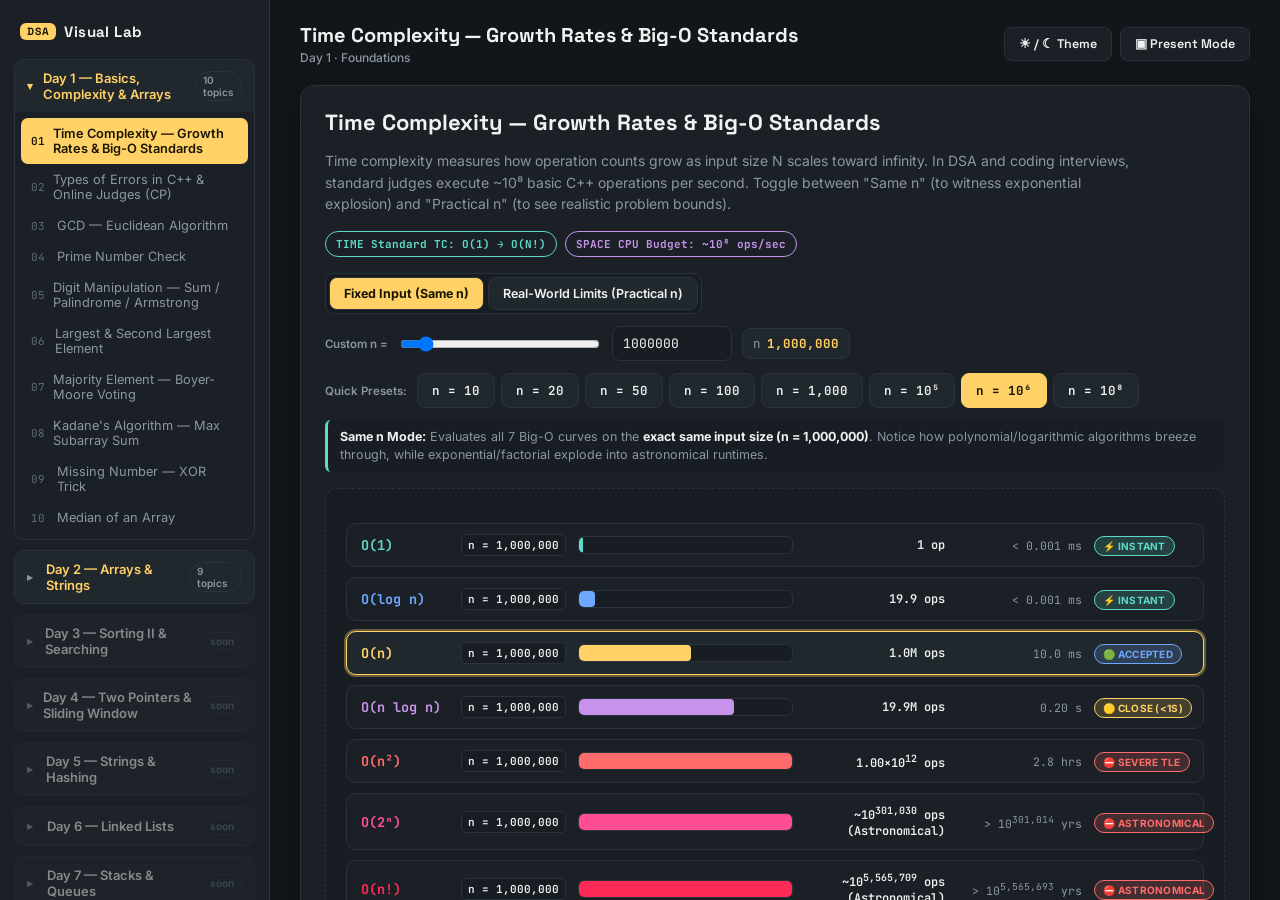
==== index.html @ 207da567 "feat: Add Day 1 and Day 2 (Arrays & Strings) visualizers with expandable sidebar dropdowns" ====
<!DOCTYPE html>
<html lang="en" data-theme="dark">
<head>
  <meta charset="UTF-8">
  <meta name="viewport" content="width=device-width, initial-scale=1.0">
  <title>DSA LIVE — Classroom Visual Lab</title>
  <link rel="preconnect" href="https://fonts.googleapis.com">
  <link rel="preconnect" href="https://fonts.gstatic.com" crossorigin>
  <link href="https://fonts.googleapis.com/css2?family=Space+Grotesk:wght@500;600;700&family=Inter:wght@400;500;600;700&family=JetBrains+Mono:wght@400;500;700&display=swap" rel="stylesheet">
  <link rel="stylesheet" href="css/style.css">
</head>
<body>
  <div class="app" id="app">
    <aside class="sidebar" id="sidebar"></aside>
    <main class="main" id="main">
      <header class="topbar">
        <div>
          <h1 id="pageTitle">DSA LIVE</h1>
          <div class="path" id="pagePath">Day 1 · Time Complexity</div>
        </div>
        <div class="topbar-actions">
          <button class="mode-btn" id="themeBtn">☀ / ☾ Theme</button>
          <button class="mode-btn" id="presentBtn">▣ Present Mode</button>
        </div>
      </header>
      <section id="topicRoot"></section>
      <footer class="credits">DSA Visual Lab — expandable classroom tool · built for 9-day / 18-class DSA course</footer>
    </main>
  </div>

  <!-- Core Utilities -->
  <script src="js/utils.js"></script>

  <!-- Day 1 Topic Visualizers -->
  <script src="js/topics/day1/complexity.js"></script>
  <script src="js/topics/day1/errors.js"></script>
  <script src="js/topics/day1/gcd.js"></script>
  <script src="js/topics/day1/prime.js"></script>
  <script src="js/topics/day1/digits.js"></script>
  <script src="js/topics/day1/largest.js"></script>
  <script src="js/topics/day1/majority.js"></script>
  <script src="js/topics/day1/kadane.js"></script>
  <script src="js/topics/day1/missing.js"></script>
  <script src="js/topics/day1/median.js"></script>

  <!-- Day 2 Topic Visualizers -->
  <script src="js/topics/day2/rotate.js"></script>
  <script src="js/topics/day2/reverse.js"></script>
  <script src="js/topics/day2/palindrome.js"></script>
  <script src="js/topics/day2/anagram.js"></script>
  <script src="js/topics/day2/pangram.js"></script>
  <script src="js/topics/day2/isomorphic.js"></script>
  <script src="js/topics/day2/subarrays.js"></script>
  <script src="js/topics/day2/transpose.js"></script>
  <script src="js/topics/day2/set_zero.js"></script>

  <!-- Course Syllabus Registry -->
  <script src="js/days.js"></script>

  <!-- Application Bootstrap -->
  <script src="js/app.js"></script>

  <!-- Official Agentation (v3+ by Benji Taylor) Visual Feedback for AI Agents -->
  <div id="agentation-root"></div>
  <script type="module">
    import React from 'https://esm.sh/react@18.3.1';
    import { createRoot } from 'https://esm.sh/react-dom@18.3.1/client';
    import { Agentation } from 'https://esm.sh/agentation@3?deps=react@18.3.1,react-dom@18.3.1';

    const container = document.getElementById('agentation-root');
    if (container) {
      const root = createRoot(container);
      root.render(React.createElement(Agentation));
    }
  </script>
</body>
</html>
---- css/style.css ----
:root[data-theme="dark"] {
  --bg: #12161a;
  --panel: #1a2025;
  --panel-2: #20272d;
  --stage: #171d22;
  --border: #2a323a;
  --chalk: #eef2f0;
  --muted: #8b96a3;
  --muted-2: #5f6b78;
  --yellow: #ffd166;
  --yellow-ink: #1b1602;
  --teal: #5fd9c9;
  --teal-ink: #04211d;
  --coral: #ff6b6b;
  --coral-ink: #2a0808;
  --blue: #6ea8fe;
  --blue-ink: #081226;
  --purple: #c792ea;
  --purple-ink: #1c0a26;
  --shadow: 0 10px 30px rgba(0, 0, 0, 0.35);
}

:root[data-theme="light"] {
  --bg: #f6f4ee;
  --panel: #ffffff;
  --panel-2: #f1eee3;
  --stage: #fbfaf5;
  --border: #e1dcc9;
  --chalk: #20242a;
  --muted: #655e4d;
  --muted-2: #948c74;
  --yellow: #b5790a;
  --yellow-ink: #fff7e0;
  --teal: #0d8f7f;
  --teal-ink: #e3fbf6;
  --coral: #c4433f;
  --coral-ink: #fdeceb;
  --blue: #2f6fd6;
  --blue-ink: #eaf1ff;
  --purple: #7c48ab;
  --purple-ink: #f5ecfb;
  --shadow: 0 10px 24px rgba(90, 80, 50, 0.12);
}

* {
  box-sizing: border-box;
}

html, body {
  margin: 0;
  padding: 0;
}

body {
  background: var(--bg);
  color: var(--chalk);
  font-family: 'Inter', sans-serif;
  height: 100vh;
  overflow: hidden;
}

code, .mono, .var-v, .var-k, .box-val, .player-count {
  font-family: 'JetBrains Mono', monospace;
}

h1, h2, h3, .brand, .nav-title, .tab-btn, .mode-btn, .pbtn {
  font-family: 'Space Grotesk', sans-serif;
}

/* LAYOUT */
.app {
  display: grid;
  grid-template-columns: 270px 1fr;
  height: 100vh;
}

.app.present {
  grid-template-columns: 0px 1fr;
}

.sidebar {
  background: var(--panel);
  border-right: 1px solid var(--border);
  overflow-y: auto;
  padding: 18px 14px;
  transition: all .25s ease;
}

.app.present .sidebar {
  padding: 0;
  overflow: hidden;
  border-right: none;
}

.main {
  overflow-y: auto;
  padding: 22px 30px 60px;
}

.app.present .main {
  padding: 26px 6vw 60px;
}

.brand {
  font-size: 15px;
  font-weight: 700;
  letter-spacing: .4px;
  color: var(--chalk);
  margin: 4px 6px 18px;
  display: flex;
  align-items: center;
  gap: 8px;
}

.brand-badge {
  background: var(--yellow);
  color: var(--yellow-ink);
  font-size: 10.5px;
  font-weight: 800;
  padding: 2px 7px;
  border-radius: 6px;
  letter-spacing: .8px;
}

.day-block {
  margin-bottom: 10px;
  border: 1px solid var(--border);
  border-radius: 10px;
  overflow: hidden;
  transition: border-color .2s ease;
}

.day-head {
  display: flex;
  align-items: center;
  justify-content: space-between;
  padding: 10px 12px;
  background: var(--panel-2);
  cursor: pointer;
  font-size: 13px;
  font-weight: 600;
  user-select: none;
  transition: background .15s ease, color .15s ease;
}

.day-head:hover {
  background: color-mix(in srgb, var(--yellow) 10%, var(--panel-2));
}

.day-head-title {
  display: flex;
  align-items: center;
  gap: 8px;
}

.day-arrow {
  font-size: 11px;
  color: var(--muted);
  width: 12px;
  display: inline-block;
  transition: color .2s ease;
}

.day-head .badge {
  font-size: 10px;
  padding: 2px 7px;
  border-radius: 20px;
  border: 1px solid var(--border);
  color: var(--muted);
}

.day-block.locked .badge {
  color: var(--muted-2);
}

.day-block.active .day-head {
  color: var(--yellow);
}

.day-block.expanded .day-arrow {
  color: var(--yellow);
}

.day-block:not(.expanded) .topic-list {
  display: none;
}

.topic-list {
  list-style: none;
  margin: 0;
  padding: 6px;
}

.topic-list li {
  padding: 8px 10px;
  border-radius: 7px;
  font-size: 12.8px;
  color: var(--muted);
  cursor: pointer;
  display: flex;
  gap: 8px;
  align-items: center;
}

.topic-list li .num {
  color: var(--muted-2);
  font-family: 'JetBrains Mono', monospace;
  font-size: 11px;
  width: 18px;
}

.topic-list li:hover {
  background: var(--panel-2);
  color: var(--chalk);
}

.topic-list li.active {
  background: var(--yellow);
  color: var(--yellow-ink);
  font-weight: 600;
}

.topic-list li.active .num {
  color: var(--yellow-ink);
}

.day-block.locked {
  opacity: .5;
}

.day-block.locked .topic-list {
  display: none;
}

.day-block.locked .day-head {
  cursor: default;
}

.day-block.locked .day-head:hover {
  background: var(--panel-2);
}

/* TOP BAR */
.topbar {
  display: flex;
  align-items: center;
  justify-content: space-between;
  margin-bottom: 20px;
  gap: 14px;
  flex-wrap: wrap;
}

.topbar h1 {
  font-size: 20px;
  margin: 0;
  font-weight: 700;
}

.topbar .path {
  font-size: 12px;
  color: var(--muted);
  margin-top: 2px;
  font-weight: 500;
}

.topbar-actions {
  display: flex;
  gap: 8px;
}

.mode-btn {
  background: var(--panel);
  border: 1px solid var(--border);
  color: var(--chalk);
  padding: 8px 14px;
  border-radius: 8px;
  font-size: 12.5px;
  font-weight: 600;
  cursor: pointer;
}

.mode-btn.on {
  background: var(--yellow);
  color: var(--yellow-ink);
  border-color: var(--yellow);
}

.mode-btn:hover {
  border-color: var(--yellow);
}

/* TOPIC CARD */
.topic {
  background: var(--panel);
  border: 1px solid var(--border);
  border-radius: 14px;
  padding: 22px 24px;
  box-shadow: var(--shadow);
}

.topic h2 {
  margin: 0 0 4px;
  font-size: 22px;
}

.topic .intuition {
  color: var(--muted);
  font-size: 14px;
  max-width: 820px;
  line-height: 1.55;
  margin-bottom: 16px;
}

.complexity-row {
  display: flex;
  gap: 8px;
  margin-bottom: 16px;
  flex-wrap: wrap;
}

.chip {
  font-size: 11px;
  font-weight: 700;
  padding: 5px 10px;
  border-radius: 20px;
  border: 1px solid var(--border);
  color: var(--muted);
  font-family: 'JetBrains Mono', monospace;
}

.chip.time {
  color: var(--teal);
  border-color: var(--teal);
}

.chip.space {
  color: var(--purple);
  border-color: var(--purple);
}

/* CONTROLS */
.controls {
  display: flex;
  gap: 10px;
  flex-wrap: wrap;
  align-items: center;
  margin-bottom: 16px;
}

.controls input[type=text],
.controls input[type=number] {
  background: var(--stage);
  border: 1px solid var(--border);
  color: var(--chalk);
  padding: 8px 10px;
  border-radius: 8px;
  font-family: 'JetBrains Mono', monospace;
  font-size: 13px;
  width: 150px;
}

.controls .arr-input {
  width: 280px;
}

.controls select {
  background: var(--stage);
  border: 1px solid var(--border);
  color: var(--chalk);
  padding: 8px 10px;
  border-radius: 8px;
  font-size: 12.5px;
}

.controls button {
  background: var(--panel-2);
  border: 1px solid var(--border);
  color: var(--chalk);
  padding: 8px 14px;
  border-radius: 8px;
  font-size: 12.5px;
  font-weight: 600;
  cursor: pointer;
}

.controls button.primary {
  background: var(--teal);
  color: var(--teal-ink);
  border-color: var(--teal);
}

.controls button:hover {
  border-color: var(--yellow);
}

.controls label {
  font-size: 11.5px;
  color: var(--muted);
  font-weight: 600;
}

/* STAGE */
.stage {
  background: var(--stage);
  border: 1px dashed var(--border);
  border-radius: 12px;
  padding: 34px 20px;
  min-height: 190px;
  display: flex;
  flex-direction: column;
  align-items: center;
  justify-content: center;
  gap: 16px;
  margin-bottom: 14px;
}

.boxes {
  display: flex;
  gap: 10px;
  flex-wrap: wrap;
  justify-content: center;
}

.box {
  position: relative;
  min-width: 56px;
  height: 56px;
  border: 2px solid var(--border);
  border-radius: 10px;
  display: flex;
  align-items: center;
  justify-content: center;
  background: var(--panel);
  font-size: 17px;
  font-weight: 700;
  transition: all .25s ease;
}

.box .box-tag {
  position: absolute;
  top: -24px;
  left: 50%;
  transform: translateX(-50%);
  font-size: 11px;
  color: var(--yellow);
  font-weight: 700;
  white-space: nowrap;
}

.box.active {
  border-color: var(--yellow);
  box-shadow: 0 0 0 3px color-mix(in srgb, var(--yellow) 25%, transparent);
  transform: translateY(-3px);
}

.box.compare {
  border-color: var(--blue);
  color: var(--blue);
}

.box.good {
  border-color: var(--teal);
  background: var(--teal-ink);
  color: var(--teal);
}

.box.bad {
  border-color: var(--coral);
  background: var(--coral-ink);
  color: var(--coral);
}

.box.max {
  border-color: var(--yellow);
  background: var(--yellow-ink);
  color: var(--yellow);
}

.box.second {
  border-color: var(--purple);
  background: var(--purple-ink);
  color: var(--purple);
}

.box.dim {
  opacity: .35;
}

.box.range {
  border-style: dashed;
  border-color: var(--teal);
}

.equation {
  font-family: 'JetBrains Mono', monospace;
  font-size: 22px;
  display: flex;
  align-items: center;
  gap: 10px;
  flex-wrap: wrap;
  justify-content: center;
}

.equation .eq-box {
  min-width: 64px;
  padding: 10px 14px;
  border-radius: 10px;
  border: 2px solid var(--border);
  background: var(--panel);
  text-align: center;
}

.equation .op {
  color: var(--muted);
  font-size: 18px;
}

.equation .eq-box.hl {
  border-color: var(--yellow);
  color: var(--yellow);
}

.equation .eq-box.res {
  border-color: var(--teal);
  color: var(--teal);
}

.step-desc {
  font-size: 13.5px;
  color: var(--chalk);
  background: var(--panel-2);
  border-left: 3px solid var(--yellow);
  padding: 9px 14px;
  border-radius: 6px;
  max-width: 720px;
  text-align: center;
}

.decision {
  font-size: 13px;
  color: var(--muted);
  text-align: center;
}

.decision b {
  color: var(--chalk);
}

/* PLAYER */
.player {
  margin-bottom: 16px;
}

.player-row {
  display: flex;
  align-items: center;
  gap: 10px;
  background: var(--panel-2);
  border: 1px solid var(--border);
  border-radius: 10px;
  padding: 8px 12px;
  flex-wrap: wrap;
}

.pbtn {
  background: var(--panel);
  border: 1px solid var(--border);
  color: var(--chalk);
  width: 34px;
  height: 34px;
  border-radius: 8px;
  cursor: pointer;
  font-size: 13px;
}

.pbtn:hover {
  border-color: var(--yellow);
  color: var(--yellow);
}

.pbtn-play {
  width: 40px;
  background: var(--yellow);
  color: var(--yellow-ink);
  border-color: var(--yellow);
}

.player-progress {
  flex: 1;
  display: flex;
  align-items: center;
  gap: 10px;
  min-width: 160px;
}

.player-bar {
  flex: 1;
  height: 6px;
  background: var(--border);
  border-radius: 6px;
  overflow: hidden;
}

.player-fill {
  height: 100%;
  background: var(--yellow);
  width: 0%;
  transition: width .2s;
}

.player-count {
  font-size: 11.5px;
  color: var(--muted);
  white-space: nowrap;
}

.player-speed {
  display: flex;
  align-items: center;
  gap: 6px;
}

.player-speed label {
  font-size: 11px;
  color: var(--muted);
}

/* VARS */
.vars-panel {
  display: flex;
  gap: 8px;
  flex-wrap: wrap;
  margin-bottom: 16px;
}

.var-tag {
  background: var(--panel-2);
  border: 1px solid var(--border);
  border-radius: 8px;
  padding: 6px 10px;
  font-size: 12.5px;
  display: flex;
  gap: 6px;
}

.var-k {
  color: var(--muted);
}

.var-v {
  color: var(--yellow);
  font-weight: 700;
}

/* TABS */
.tabs {
  display: flex;
  gap: 6px;
  border-bottom: 1px solid var(--border);
  margin-bottom: 12px;
}

.tab-btn {
  background: none;
  border: none;
  color: var(--muted);
  padding: 9px 4px;
  font-size: 12.5px;
  font-weight: 600;
  cursor: pointer;
  border-bottom: 2px solid transparent;
  margin-right: 14px;
}

.tab-btn.active {
  color: var(--yellow);
  border-color: var(--yellow);
}

.tab-panel {
  display: none;
}

.tab-panel.active {
  display: block;
}

/* CODE PANELS & VS CODE THEME */
.code-wrap {
  position: relative;
  border: 1px solid var(--border);
  border-radius: 10px;
  overflow: hidden;
  box-shadow: 0 4px 16px rgba(0, 0, 0, 0.2);
}

.code-header {
  display: flex;
  justify-content: space-between;
  align-items: center;
  background: #181c20;
  padding: 8px 14px;
  border-bottom: 1px solid #282f38;
}

:root[data-theme="light"] .code-header {
  background: #24292e;
  border-bottom: 1px solid #373e47;
}

.code-lang-tag {
  font-size: 11.5px;
  font-family: 'JetBrains Mono', monospace;
  font-weight: 700;
  color: var(--muted);
  letter-spacing: .5px;
  display: flex;
  align-items: center;
  gap: 6px;
}

.code-lang-tag::before {
  content: "";
  display: inline-block;
  width: 7px;
  height: 7px;
  border-radius: 50%;
  background: var(--teal);
}

.copy-btn {
  background: #283038;
  border: 1px solid #3d4754;
  color: #c5d1de;
  font-size: 11px;
  font-family: 'Inter', sans-serif;
  font-weight: 600;
  padding: 4px 11px;
  border-radius: 6px;
  cursor: pointer;
  transition: all .15s ease;
}

.copy-btn:hover {
  color: var(--yellow);
  border-color: var(--yellow);
  background: #323d47;
}

.vscode-theme {
  background: #1a1e24 !important;
  color: #d4d4d4 !important;
  font-family: 'JetBrains Mono', monospace;
  padding: 16px 18px !important;
  font-size: 12.8px;
  line-height: 1.68;
  margin: 0;
  border: none !important;
  border-radius: 0 !important;
  overflow-x: auto;
}

:root[data-theme="light"] .vscode-theme {
  background: #1e242c !important;
  color: #e6edf3 !important;
}

.syn-comment { color: #6a9955; font-style: italic; }
.syn-string { color: #ce9178; }
.syn-type { color: #4ec9b0; font-weight: 600; }
.syn-kw { color: #c586c0; font-weight: 600; }
.syn-builtin { color: #4fc1ff; }
.syn-func { color: #dcdcaa; }
.syn-num { color: #b5cea8; }
.syn-op { color: #9cdcfe; }

pre {
  background: var(--stage);
  border: 1px solid var(--border);
  border-radius: 10px;
  padding: 16px;
  overflow-x: auto;
  font-size: 12.5px;
  line-height: 1.6;
  margin: 0;
}

.pseudo {
  white-space: pre-line;
  font-family: 'JetBrains Mono', monospace;
  font-size: 13px;
  line-height: 1.9;
  color: var(--chalk);
  background: var(--stage);
  padding: 16px 18px;
  border-radius: 10px;
  border: 1px solid var(--border);
}

/* TIME COMPLEXITY VISUALIZER & METRICS */
.cx-controls-group {
  display: flex;
  flex-direction: column;
  gap: 12px;
  width: 100%;
}

.cx-toolbar {
  display: flex;
  align-items: center;
  justify-content: space-between;
  gap: 12px;
  flex-wrap: wrap;
}

.cx-mode-toggle {
  display: inline-flex;
  background: var(--stage);
  border: 1px solid var(--border);
  border-radius: 8px;
  padding: 3px;
  gap: 4px;
}

.cx-mode-btn {
  background: none;
  border: none;
  color: var(--muted);
  font-family: 'Inter', sans-serif;
  font-size: 12px;
  font-weight: 600;
  padding: 5px 12px;
  border-radius: 6px;
  cursor: pointer;
  transition: all .15s ease;
}

.cx-mode-btn:hover {
  color: var(--chalk);
}

.cx-mode-btn.active {
  background: var(--yellow);
  color: var(--yellow-ink);
  font-weight: 700;
  box-shadow: 0 1px 4px rgba(0, 0, 0, 0.15);
}

.cx-presets {
  display: flex;
  align-items: center;
  gap: 6px;
  flex-wrap: wrap;
}

.cx-presets label {
  font-size: 11.5px;
  color: var(--muted);
  font-weight: 600;
  margin-right: 4px;
}

.preset-btn {
  background: var(--panel-2);
  border: 1px solid var(--border);
  color: var(--muted);
  font-family: 'JetBrains Mono', monospace;
  font-size: 11.5px;
  font-weight: 600;
  padding: 4px 10px;
  border-radius: 6px;
  cursor: pointer;
  transition: all .15s ease;
}

.preset-btn:hover {
  color: var(--chalk);
  border-color: var(--yellow);
}

.preset-btn.active {
  background: var(--yellow);
  color: var(--yellow-ink);
  border-color: var(--yellow);
  font-weight: 700;
}

.cx-mode-desc {
  font-size: 12.5px;
  color: var(--muted);
  background: var(--stage);
  border-left: 3px solid var(--teal);
  padding: 8px 12px;
  border-radius: 6px;
  line-height: 1.45;
}

.cx-mode-desc b {
  color: var(--chalk);
}

.cx-chart {
  width: 100%;
  max-width: 920px;
  display: flex;
  flex-direction: column;
  gap: 10px;
}

.cx-row {
  display: grid;
  grid-template-columns: 88px 105px 1fr 140px 125px 95px;
  align-items: center;
  gap: 12px;
  padding: 10px 14px;
  background: var(--panel);
  border: 1px solid var(--border);
  border-radius: 10px;
  cursor: pointer;
  transition: all .2s ease;
}

.cx-row:hover {
  border-color: var(--yellow);
  background: var(--panel-2);
}

.cx-row.selected {
  border-color: var(--yellow);
  box-shadow: 0 0 0 2px color-mix(in srgb, var(--yellow) 35%, transparent);
  background: var(--panel-2);
}

.cx-badge {
  font-family: 'JetBrains Mono', monospace;
  font-size: 13.5px;
  font-weight: 700;
}

.cx-n-tag {
  font-family: 'JetBrains Mono', monospace;
  font-size: 11px;
  font-weight: 600;
  color: var(--chalk);
  background: var(--stage);
  border: 1px solid var(--border);
  padding: 3px 6px;
  border-radius: 5px;
  white-space: nowrap;
  text-align: center;
}

.cx-bar-track {
  background: var(--stage);
  border-radius: 6px;
  height: 18px;
  overflow: hidden;
  border: 1px solid var(--border);
}

.cx-bar-fill {
  height: 100%;
  border-radius: 4px;
  transition: width .25s ease-out;
}

.cx-ops {
  text-align: right;
  font-family: 'JetBrains Mono', monospace;
  font-size: 12px;
  color: var(--chalk);
  font-weight: 600;
}

.cx-time {
  text-align: right;
  font-family: 'JetBrains Mono', monospace;
  font-size: 11.5px;
  color: var(--muted);
}

.cx-verdict {
  display: inline-flex;
  align-items: center;
  justify-content: center;
  font-size: 10px;
  font-weight: 700;
  padding: 3px 8px;
  border-radius: 12px;
  letter-spacing: .3px;
  text-transform: uppercase;
  white-space: nowrap;
}

.verdict-instant {
  background: color-mix(in srgb, var(--teal) 18%, transparent);
  color: var(--teal);
  border: 1px solid var(--teal);
}

.verdict-pass {
  background: color-mix(in srgb, var(--blue) 18%, transparent);
  color: var(--blue);
  border: 1px solid var(--blue);
}

.verdict-risky {
  background: color-mix(in srgb, var(--yellow) 18%, transparent);
  color: var(--yellow);
  border: 1px solid var(--yellow);
}

.verdict-tle {
  background: color-mix(in srgb, var(--coral) 18%, transparent);
  color: var(--coral);
  border: 1px solid var(--coral);
}

/* TC DEEP DIVE INSPECTOR */
.tc-inspector {
  margin-top: 16px;
  background: var(--panel-2);
  border: 1px solid var(--border);
  border-radius: 12px;
  padding: 20px 22px;
  max-width: 900px;
  width: 100%;
  box-sizing: border-box;
}

.tc-inspector-head {
  display: flex;
  align-items: center;
  justify-content: space-between;
  margin-bottom: 14px;
  flex-wrap: wrap;
  gap: 10px;
}

.tc-inspector-title {
  font-size: 17px;
  font-weight: 700;
  font-family: 'Space Grotesk', sans-serif;
  display: flex;
  align-items: center;
  gap: 10px;
}

.tc-inspector-tag {
  font-size: 11px;
  font-weight: 700;
  padding: 2px 8px;
  border-radius: 6px;
  background: var(--panel);
  border: 1px solid var(--border);
}

.tc-grid {
  display: grid;
  grid-template-columns: repeat(auto-fit, minmax(250px, 1fr));
  gap: 12px;
  margin-bottom: 14px;
}

.tc-card {
  background: var(--panel);
  border: 1px solid var(--border);
  border-radius: 9px;
  padding: 12px 14px;
}

.tc-card-label {
  font-size: 11px;
  font-weight: 700;
  color: var(--muted);
  text-transform: uppercase;
  letter-spacing: .5px;
  margin-bottom: 5px;
}

.tc-card-value {
  font-size: 13.5px;
  color: var(--chalk);
  line-height: 1.55;
}

.tc-card-value b {
  color: var(--yellow);
}

.tc-benchmarks {
  display: grid;
  grid-template-columns: repeat(auto-fit, minmax(170px, 1fr));
  gap: 10px;
  background: var(--stage);
  border: 1px solid var(--border);
  border-radius: 9px;
  padding: 12px 16px;
  margin-bottom: 14px;
}

.tc-bench-item {
  display: flex;
  flex-direction: column;
  gap: 3px;
}

.tc-bench-lbl {
  font-size: 11px;
  color: var(--muted);
}

.tc-bench-val {
  font-family: 'JetBrains Mono', monospace;
  font-size: 13.5px;
  font-weight: 700;
  color: var(--chalk);
}

/* CONSTRAINTS TABLE */
.tc-cheat-table {
  width: 100%;
  border-collapse: collapse;
  font-size: 13px;
  margin-top: 4px;
}

.tc-cheat-table th,
.tc-cheat-table td {
  padding: 10px 14px;
  text-align: left;
  border-bottom: 1px solid var(--border);
}

.tc-cheat-table th {
  background: var(--stage);
  color: var(--muted);
  font-size: 11.5px;
  text-transform: uppercase;
  letter-spacing: .5px;
  font-weight: 700;
}

.tc-cheat-table tr:hover td {
  background: var(--stage);
}

.tc-cheat-table code {
  font-size: 12.5px;
  font-weight: 700;
}

/* ERROR LAB & CP DEBUGGING STYLES */
.err-filter-bar {
  display: flex;
  gap: 6px;
  flex-wrap: wrap;
  margin-bottom: 12px;
}

.err-filter-btn {
  background: var(--panel-2);
  border: 1px solid var(--border);
  color: var(--muted);
  font-size: 11.5px;
  font-weight: 600;
  padding: 5px 11px;
  border-radius: 6px;
  cursor: pointer;
  transition: all .15s ease;
}

.err-filter-btn:hover {
  color: var(--chalk);
  border-color: var(--yellow);
}

.err-filter-btn.active {
  background: var(--yellow);
  color: var(--yellow-ink);
  border-color: var(--yellow);
  font-weight: 700;
}

.err-selector-grid {
  display: grid;
  grid-template-columns: repeat(auto-fill, minmax(210px, 1fr));
  gap: 10px;
  width: 100%;
  max-width: 920px;
  margin-bottom: 16px;
}

.err-card {
  background: var(--panel);
  border: 1px solid var(--border);
  border-radius: 9px;
  padding: 12px 14px;
  cursor: pointer;
  transition: all .2s ease;
  display: flex;
  flex-direction: column;
  gap: 6px;
}

.err-card:hover {
  border-color: var(--yellow);
  background: var(--panel-2);
  transform: translateY(-2px);
}

.err-card.active {
  border-color: var(--yellow);
  background: var(--panel-2);
  box-shadow: 0 0 0 2px color-mix(in srgb, var(--yellow) 35%, transparent);
}

.err-card-header {
  display: flex;
  align-items: center;
  justify-content: space-between;
  gap: 6px;
}

.err-tag-badge {
  font-size: 10px;
  font-weight: 700;
  padding: 2px 7px;
  border-radius: 10px;
  text-transform: uppercase;
  letter-spacing: .4px;
}

.err-tag-ce { background: color-mix(in srgb, var(--yellow) 20%, transparent); color: var(--yellow); border: 1px solid var(--yellow); }
.err-tag-re { background: color-mix(in srgb, var(--coral) 20%, transparent); color: var(--coral); border: 1px solid var(--coral); }
.err-tag-tle { background: color-mix(in srgb, var(--purple) 20%, transparent); color: var(--purple); border: 1px solid var(--purple); }
.err-tag-mle { background: color-mix(in srgb, var(--blue) 20%, transparent); color: var(--blue); border: 1px solid var(--blue); }
.err-tag-wa { background: color-mix(in srgb, var(--coral) 20%, transparent); color: var(--coral); border: 1px solid var(--coral); }

.err-card-title {
  font-size: 13px;
  font-weight: 700;
  color: var(--chalk);
}

.err-card-desc {
  font-size: 11.5px;
  color: var(--muted);
  line-height: 1.4;
}

.err-detail-box {
  background: var(--panel-2);
  border: 1px solid var(--border);
  border-radius: 12px;
  padding: 20px 22px;
  width: 100%;
  max-width: 920px;
  box-sizing: border-box;
}

.err-head {
  display: flex;
  align-items: center;
  justify-content: space-between;
  margin-bottom: 14px;
  flex-wrap: wrap;
  gap: 10px;
}

.err-title {
  font-size: 17px;
  font-weight: 700;
  font-family: 'Space Grotesk', sans-serif;
  display: flex;
  align-items: center;
  gap: 8px;
}

.err-code-split {
  display: grid;
  grid-template-columns: 1fr 1fr;
  gap: 12px;
  margin-bottom: 16px;
}

@media (max-width: 820px) {
  .err-code-split {
    grid-template-columns: 1fr;
  }
}

.err-terminal {
  background: #0d1117;
  border: 1px solid #30363d;
  border-radius: 9px;
  overflow: hidden;
  font-family: 'JetBrains Mono', monospace;
  font-size: 12px;
  margin-bottom: 16px;
}

.err-terminal-header {
  background: #161b22;
  padding: 8px 12px;
  display: flex;
  align-items: center;
  justify-content: space-between;
  border-bottom: 1px solid #30363d;
}

.err-terminal-dots {
  display: flex;
  gap: 6px;
}

.err-dot {
  width: 10px;
  height: 10px;
  border-radius: 50%;
}
.err-dot.red { background: #ff5f56; }
.err-dot.yellow { background: #ffbd2e; }
.err-dot.green { background: #27c93f; }

.err-terminal-body {
  padding: 14px 16px;
  color: #c9d1d9;
  line-height: 1.6;
  white-space: pre-wrap;
}

.err-terminal-body .term-err { color: #ff7b72; font-weight: 700; }
.err-terminal-body .term-warn { color: #d29922; }
.err-terminal-body .term-ok { color: #7ee787; font-weight: 700; }
.err-terminal-body .term-hint { color: #58a6ff; }
.err-terminal-body .term-dim { color: #8b949e; }

.err-actions {
  display: flex;
  gap: 10px;
  margin-bottom: 16px;
  flex-wrap: wrap;
}

.err-btn-sim {
  background: var(--coral-ink);
  color: var(--coral);
  border: 1px solid var(--coral);
  padding: 7px 14px;
  border-radius: 7px;
  font-size: 12.5px;
  font-weight: 600;
  cursor: pointer;
  transition: all .15s ease;
}

.err-btn-sim:hover {
  background: var(--coral);
  color: var(--coral-ink);
}

.err-btn-fix {
  background: var(--teal-ink);
  color: var(--teal);
  border: 1px solid var(--teal);
  padding: 7px 14px;
  border-radius: 7px;
  font-size: 12.5px;
  font-weight: 600;
  cursor: pointer;
  transition: all .15s ease;
}

.err-btn-fix:hover {
  background: var(--teal);
  color: var(--teal-ink);
}

@media (max-width: 768px) {
  .cx-row {
    grid-template-columns: 80px 85px 1fr 90px;
  }
  .cx-time, .cx-verdict {
    display: none;
  }
}

/* PRACTICE */
.practice-grid {
  display: grid;
  grid-template-columns: repeat(auto-fit, minmax(200px, 1fr));
  gap: 10px;
}

.practice-card {
  border: 1px solid var(--border);
  border-radius: 10px;
  padding: 12px 14px;
  background: var(--panel-2);
}

.practice-card .lvl {
  font-size: 10.5px;
  font-weight: 700;
  letter-spacing: .4px;
  padding: 2px 8px;
  border-radius: 20px;
  display: inline-block;
  margin-bottom: 6px;
}

.practice-grid {
  display: grid;
  grid-template-columns: repeat(auto-fill, minmax(280px, 1fr));
  gap: 14px;
  margin-top: 10px;
}

.practice-card {
  background: var(--stage);
  border: 1px solid var(--border);
  border-radius: 10px;
  padding: 14px 16px;
  display: flex;
  flex-direction: column;
  justify-content: space-between;
  transition: all 0.2s ease;
  position: relative;
  overflow: hidden;
}

.practice-card:hover {
  border-color: var(--yellow);
  transform: translateY(-2px);
  box-shadow: 0 6px 18px rgba(0,0,0,0.35);
}

.practice-card-top {
  display: flex;
  align-items: center;
  justify-content: space-between;
  gap: 8px;
  margin-bottom: 10px;
}

.practice-badge {
  font-size: 10.5px;
  font-weight: 700;
  padding: 3px 8px;
  border-radius: 20px;
  letter-spacing: 0.2px;
}

.practice-badge-batch {
  background: rgba(46, 213, 115, 0.15);
  color: #2ed573;
  border: 1px solid rgba(46, 213, 115, 0.35);
}

.practice-badge-gfg {
  background: rgba(84, 160, 255, 0.12);
  color: #54a0ff;
  border: 1px solid rgba(84, 160, 255, 0.25);
}

.lvl {
  font-size: 10px;
  font-weight: 800;
  padding: 2px 7px;
  border-radius: 4px;
  letter-spacing: 0.5px;
}

.lvl-basic, .lvl.basic {
  background: rgba(164, 176, 190, 0.15);
  color: #a4b0be;
  border: 1px solid #747d8c;
}

.lvl-easy, .lvl.easy {
  background: rgba(46, 213, 115, 0.15);
  color: #2ed573;
  border: 1px solid #2ed573;
}

.lvl-medium, .lvl.medium, .lvl.core {
  background: rgba(255, 177, 66, 0.15);
  color: #ffb142;
  border: 1px solid #ffb142;
}

.lvl-hard, .lvl.hard, .lvl.challenge {
  background: rgba(255, 82, 82, 0.15);
  color: #ff5252;
  border: 1px solid #ff5252;
}

.practice-title {
  color: var(--chalk);
  text-decoration: none;
  font-size: 14px;
  font-weight: 700;
  line-height: 1.35;
  display: flex;
  align-items: center;
  justify-content: space-between;
  gap: 8px;
  margin-bottom: 8px;
}

.practice-title:hover {
  color: var(--yellow);
}

.practice-title .ext-icon {
  opacity: 0.6;
  flex-shrink: 0;
  transition: opacity 0.15s;
}

.practice-title:hover .ext-icon {
  opacity: 1;
  stroke: var(--yellow);
}

.practice-card .co {
  font-size: 11.5px;
  color: var(--muted);
  line-height: 1.4;
  margin-top: 4px;
}

.practice-card .co b {
  color: var(--chalk);
  font-weight: 600;
}

.practice-hint {
  font-size: 11px;
  color: var(--yellow);
  background: rgba(255, 209, 102, 0.08);
  border-left: 2px solid var(--yellow);
  padding: 4px 8px;
  border-radius: 0 4px 4px 0;
  margin-top: 8px;
}

.ask-box {
  font-size: 13px;
  background: var(--panel-2);
  border: 1px dashed var(--border);
  border-radius: 8px;
  padding: 10px 14px;
  margin-top: 10px;
  color: var(--muted);
}

.ask-box b {
  color: var(--yellow);
}

footer.credits {
  text-align: center;
  color: var(--muted-2);
  font-size: 11px;
  margin-top: 24px;
}

::-webkit-scrollbar {
  width: 9px;
  height: 9px;
}

::-webkit-scrollbar-thumb {
  background: var(--border);
  border-radius: 10px;
}

/* MATRIX VISUALIZER STYLES */
.matrix-grid {
  display: flex;
  flex-direction: column;
  gap: 8px;
  align-items: center;
  justify-content: center;
}

.matrix-row {
  display: flex;
  gap: 8px;
  align-items: center;
  justify-content: center;
}

.matrix-cell {
  position: relative;
  width: 54px;
  height: 54px;
  border: 2px solid var(--border);
  border-radius: 9px;
  background: var(--panel);
  display: flex;
  align-items: center;
  justify-content: center;
  font-family: 'JetBrains Mono', monospace;
  font-size: 16px;
  font-weight: 700;
  color: var(--chalk);
  transition: all .2s ease;
}

.matrix-cell .matrix-pos {
  position: absolute;
  top: 3px;
  left: 4px;
  font-size: 9px;
  color: var(--muted-2);
  font-family: 'JetBrains Mono', monospace;
  font-weight: 500;
}

.matrix-cell.matrix-diag {
  border-color: var(--purple);
  background: color-mix(in srgb, var(--purple) 12%, var(--panel));
  color: var(--chalk);
}

.matrix-cell.matrix-active {
  border-color: var(--yellow);
  box-shadow: 0 0 0 3px color-mix(in srgb, var(--yellow) 25%, transparent);
  transform: translateY(-2px);
  color: var(--yellow);
}

.matrix-cell.matrix-compare {
  border-color: var(--blue);
  color: var(--blue);
}

.matrix-cell.matrix-good {
  border-color: var(--teal);
  background: var(--teal-ink);
  color: var(--teal);
}

.matrix-cell.matrix-zero {
  border-color: var(--coral);
  color: var(--coral);
}

.matrix-cell.matrix-marker-bin {
  border-style: dashed;
  border-color: var(--muted);
}

.matrix-cell.matrix-zero-marker {
  border-color: var(--yellow);
  background: var(--yellow-ink);
  color: var(--yellow);
  box-shadow: 0 0 0 2px var(--yellow);
}

.matrix-grid.interactive .matrix-cell {
  cursor: pointer;
}

.matrix-grid.interactive .matrix-cell:hover {
  border-color: var(--yellow);
  transform: scale(1.05);
}

@media (max-width: 880px) {
  .app {
    grid-template-columns: 1fr;
  }
  .sidebar {
    display: none;
  }
}
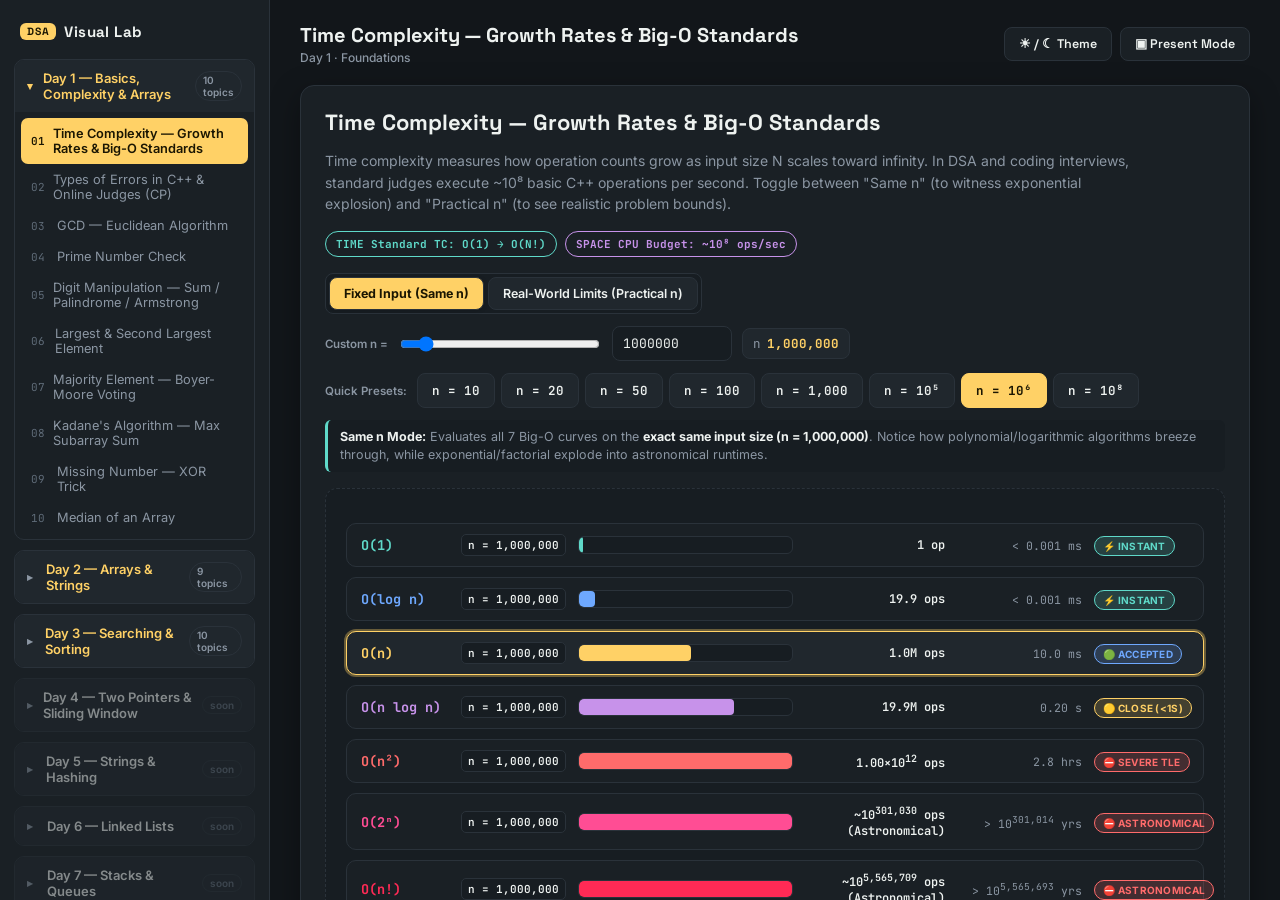
==== commit 921048c5: "Add Day 3 Searching & Sorting topics and Python solutions across all days" ====
--- a/index.html
+++ b/index.html
@@ -54,23 +54,44 @@
   <script src="js/topics/day2/transpose.js"></script>
   <script src="js/topics/day2/set_zero.js"></script>
 
+  <!-- Day 3 Topic Visualizers -->
+  <script src="js/topics/day3/linear_search.js"></script>
+  <script src="js/topics/day3/binary_search.js"></script>
+  <script src="js/topics/day3/peak_element.js"></script>
+  <script src="js/topics/day3/count_occurrence.js"></script>
+  <script src="js/topics/day3/first_occurrence.js"></script>
+  <script src="js/topics/day3/last_occurrence.js"></script>
+  <script src="js/topics/day3/rotated_search.js"></script>
+  <script src="js/topics/day3/bubble_sort.js"></script>
+  <script src="js/topics/day3/selection_sort.js"></script>
+  <script src="js/topics/day3/insertion_sort.js"></script>
+
   <!-- Course Syllabus Registry -->
   <script src="js/days.js"></script>
 
   <!-- Application Bootstrap -->
   <script src="js/app.js"></script>
 
-  <!-- Official Agentation (v3+ by Benji Taylor) Visual Feedback for AI Agents -->
-  <div id="agentation-root"></div>
+  <!-- Agentation Visual Feedback (Development Only — Never loads or runs in Production) -->
   <script type="module">
-    import React from 'https://esm.sh/react@18.3.1';
-    import { createRoot } from 'https://esm.sh/react-dom@18.3.1/client';
-    import { Agentation } from 'https://esm.sh/agentation@3?deps=react@18.3.1,react-dom@18.3.1';
-
-    const container = document.getElementById('agentation-root');
-    if (container) {
-      const root = createRoot(container);
-      root.render(React.createElement(Agentation));
+    if (typeof window !== 'undefined' && (window.location.hostname === 'localhost' || window.location.hostname === '127.0.0.1')) {
+      Promise.all([
+        import('https://esm.sh/react@18.3.1'),
+        import('https://esm.sh/react-dom@18.3.1/client'),
+        import('https://esm.sh/agentation@3?deps=react@18.3.1,react-dom@18.3.1')
+      ]).then(([ReactModule, ReactDOMClient, AgentationModule]) => {
+        const React = ReactModule.default || ReactModule;
+        const { createRoot } = ReactDOMClient;
+        const { Agentation } = AgentationModule;
+        
+        let container = document.getElementById('agentation-root');
+        if (!container) {
+          container = document.createElement('div');
+          container.id = 'agentation-root';
+          document.body.appendChild(container);
+        }
+        createRoot(container).render(React.createElement(Agentation));
+      }).catch(() => {});
     }
   </script>
 </body>
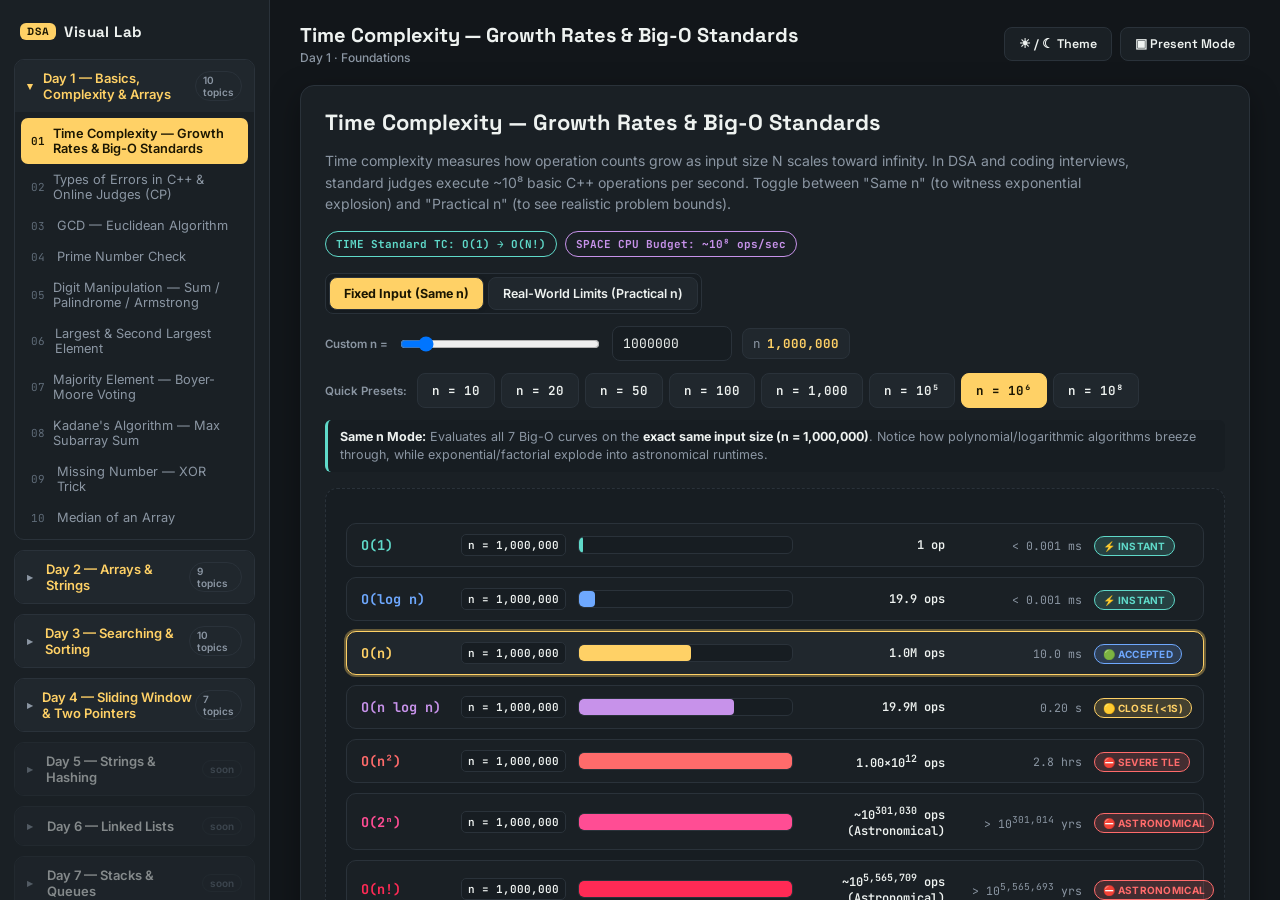
==== commit b8db1b02: "Day 4: Sliding Window & Two Pointers — 7 topic visualizers with problem statements" ====
--- a/index.html
+++ b/index.html
@@ -66,6 +66,15 @@
   <script src="js/topics/day3/selection_sort.js"></script>
   <script src="js/topics/day3/insertion_sort.js"></script>
 
+  <!-- Day 4 Topic Visualizers -->
+  <script src="js/topics/day4/max_subarray_k.js"></script>
+  <script src="js/topics/day4/longest_distinct.js"></script>
+  <script src="js/topics/day4/count_distinct_window.js"></script>
+  <script src="js/topics/day4/fruit_basket.js"></script>
+  <script src="js/topics/day4/container_water.js"></script>
+  <script src="js/topics/day4/sort_01.js"></script>
+  <script src="js/topics/day4/two_sum_sorted.js"></script>
+
   <!-- Course Syllabus Registry -->
   <script src="js/days.js"></script>
 
--- a/css/style.css
+++ b/css/style.css
@@ -1536,6 +1536,17 @@
   font-weight: 600;
 }
 
+.practice-statement {
+  font-size: 12px;
+  color: var(--muted);
+  line-height: 1.55;
+  background: rgba(255, 255, 255, 0.03);
+  border-left: 2px solid var(--border);
+  padding: 6px 10px;
+  border-radius: 0 6px 6px 0;
+  margin: 6px 0 4px;
+}
+
 .practice-hint {
   font-size: 11px;
   color: var(--yellow);
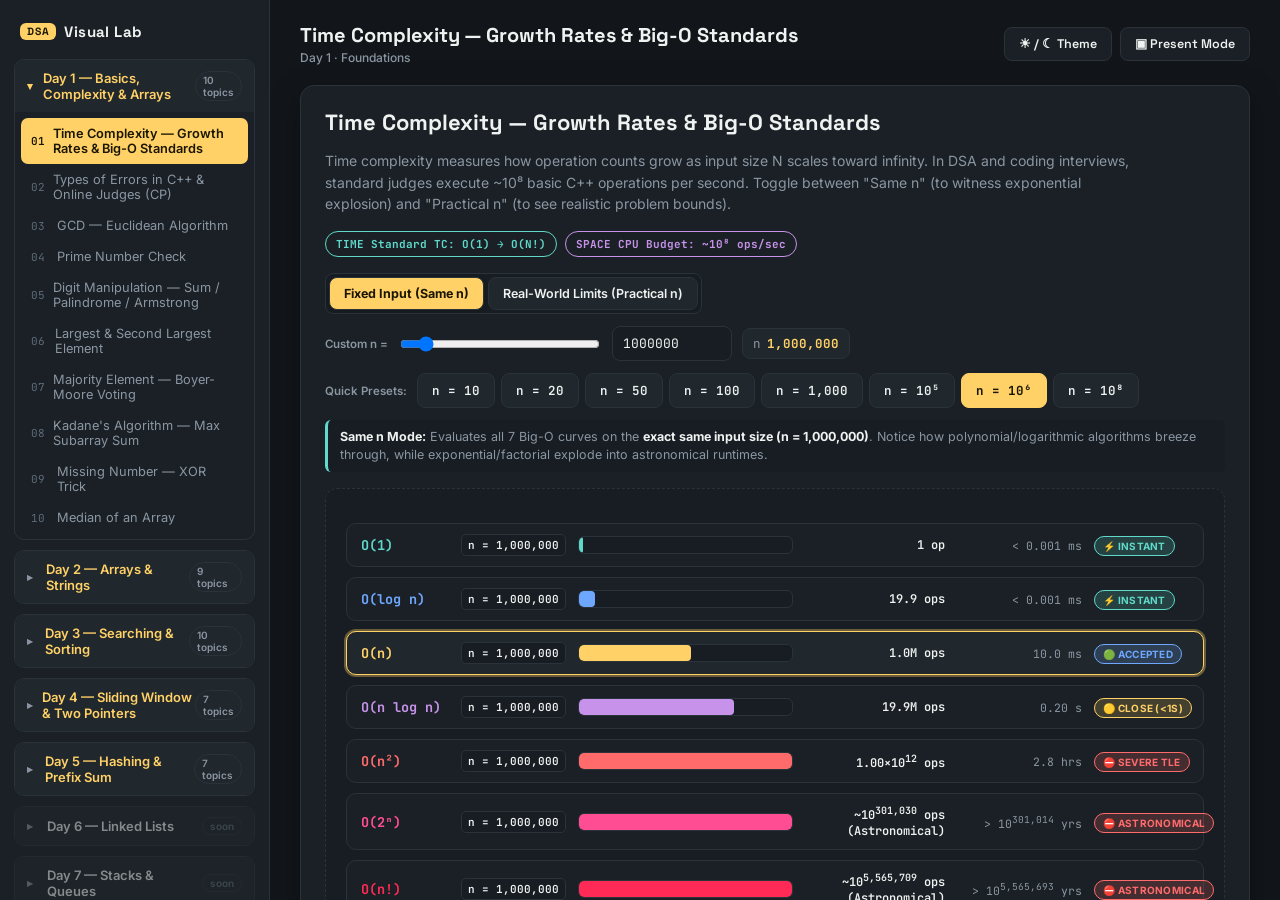
==== commit c91aeb96: "feat: Add Day 5 Hashing & Prefix Sum visualizers" ====
--- a/index.html
+++ b/index.html
@@ -75,6 +75,15 @@
   <script src="js/topics/day4/sort_01.js"></script>
   <script src="js/topics/day4/two_sum_sorted.js"></script>
 
+  <!-- Day 5 Topic Visualizers -->
+  <script src="js/topics/day5/prefix_sum.js"></script>
+  <script src="js/topics/day5/max_freq_char.js"></script>
+  <script src="js/topics/day5/two_sum.js"></script>
+  <script src="js/topics/day5/first_duplicate.js"></script>
+  <script src="js/topics/day5/subarray_sum_k.js"></script>
+  <script src="js/topics/day5/subarray_div_k.js"></script>
+  <script src="js/topics/day5/count_nice_subarrays.js"></script>
+
   <!-- Course Syllabus Registry -->
   <script src="js/days.js"></script>
 
